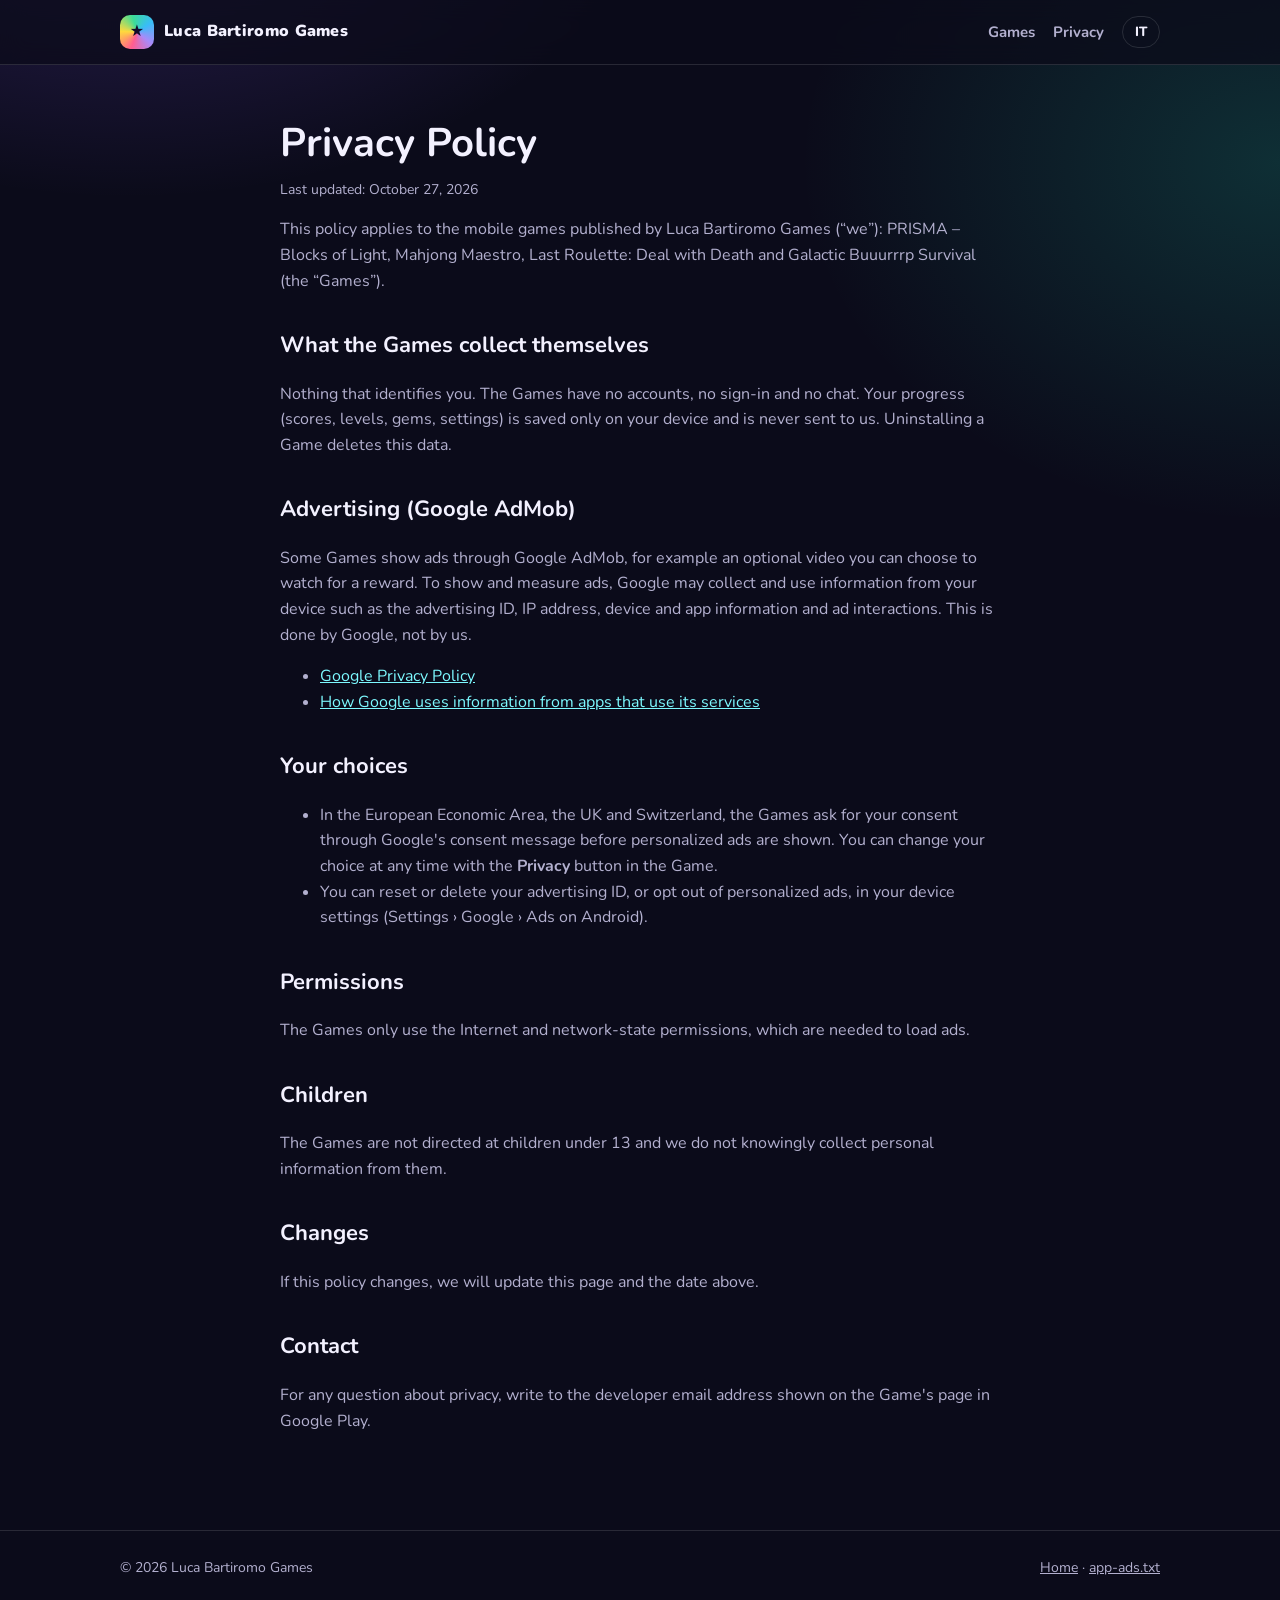
==== privacy.html @ a5f5877e "Add files via upload" ====
<!doctype html>
<html lang="en" data-lang="en">
<head>
  <meta charset="utf-8">
  <meta name="viewport" content="width=device-width, initial-scale=1">
  <title>Privacy Policy · Luca Bartiromo Games</title>
  <meta name="description" content="Privacy policy for the games by Luca Bartiromo Games.">
  <link rel="icon" href="prisma-icon.svg" type="image/svg+xml">
  <link rel="preconnect" href="https://fonts.googleapis.com">
  <link rel="preconnect" href="https://fonts.gstatic.com" crossorigin>
  <link href="https://fonts.googleapis.com/css2?family=Nunito:wght@400;700;800;900&display=swap" rel="stylesheet">
  <link rel="stylesheet" href="style.css">
  <script src="lang.js"></script>
</head>
<body>
  <header class="top">
    <div class="wrap">
      <a class="brand" href="./"><span class="brand-mark">★</span>Luca Bartiromo Games</a>
      <nav class="nav">
        <a href="./#games" class="hide-sm"><span lang="en">Games</span><span lang="it">Giochi</span></a>
        <a href="privacy.html">Privacy</a>
        <button class="lang" id="lang-btn" type="button" aria-label="Change language">IT</button>
      </nav>
    </div>
  </header>

  <main class="doc">
    <!-- ======================= ENGLISH ======================= -->
    <div lang="en">
      <h1>Privacy Policy</h1>
      <p class="updated">Last updated: October 27, 2026</p>

      <p>This policy applies to the mobile games published by Luca Bartiromo Games (“we”):
        PRISMA – Blocks of Light, Mahjong Maestro, Last Roulette: Deal with Death and Galactic Buuurrrp Survival
        (the “Games”).</p>

      <h2>What the Games collect themselves</h2>
      <p>Nothing that identifies you. The Games have no accounts, no sign-in and no chat.
        Your progress (scores, levels, gems, settings) is saved only on your device and is never sent to us.
        Uninstalling a Game deletes this data.</p>

      <h2>Advertising (Google AdMob)</h2>
      <p>Some Games show ads through Google AdMob, for example an optional video you can choose to watch for a reward.
        To show and measure ads, Google may collect and use information from your device such as the advertising ID,
        IP address, device and app information and ad interactions. This is done by Google, not by us.</p>
      <ul>
        <li><a href="https://policies.google.com/privacy" target="_blank" rel="noopener">Google Privacy Policy</a></li>
        <li><a href="https://policies.google.com/technologies/partner-sites" target="_blank" rel="noopener">How Google uses information from apps that use its services</a></li>
      </ul>

      <h2>Your choices</h2>
      <ul>
        <li>In the European Economic Area, the UK and Switzerland, the Games ask for your consent through Google's consent
          message before personalized ads are shown. You can change your choice at any time with the
          <strong>Privacy</strong> button in the Game.</li>
        <li>You can reset or delete your advertising ID, or opt out of personalized ads, in your device settings
          (Settings › Google › Ads on Android).</li>
      </ul>

      <h2>Permissions</h2>
      <p>The Games only use the Internet and network-state permissions, which are needed to load ads.</p>

      <h2>Children</h2>
      <p>The Games are not directed at children under 13 and we do not knowingly collect personal information from them.</p>

      <h2>Changes</h2>
      <p>If this policy changes, we will update this page and the date above.</p>

      <h2>Contact</h2>
      <p>For any question about privacy, write to the developer email address shown on the Game's page in Google Play.</p>
    </div>

    <!-- ======================= ITALIANO ======================= -->
    <div lang="it">
      <h1>Informativa sulla privacy</h1>
      <p class="updated">Ultimo aggiornamento: 27 ottobre 2026</p>

      <p>Questa informativa vale per i giochi per smartphone pubblicati da Luca Bartiromo Games (“noi”):
        PRISMA – Blocks of Light, Mahjong Maestro, Last Roulette: Deal with Death e Galactic Buuurrrp Survival
        (i “Giochi”).</p>

      <h2>Cosa raccolgono i Giochi</h2>
      <p>Nulla che ti identifichi. I Giochi non hanno account, accesso o chat.
        I tuoi progressi (punteggi, livelli, gemme, impostazioni) restano solo sul tuo dispositivo e non ci vengono mai inviati.
        Disinstallando un Gioco questi dati vengono cancellati.</p>

      <h2>Pubblicità (Google AdMob)</h2>
      <p>Alcuni Giochi mostrano annunci tramite Google AdMob, per esempio un video facoltativo che puoi scegliere di guardare
        in cambio di un premio. Per mostrare e misurare gli annunci Google può raccogliere e usare informazioni del dispositivo
        come l'ID pubblicità, l'indirizzo IP, dati sul dispositivo e sull'app e le interazioni con gli annunci.
        Questo trattamento è svolto da Google, non da noi.</p>
      <ul>
        <li><a href="https://policies.google.com/privacy?hl=it" target="_blank" rel="noopener">Norme sulla privacy di Google</a></li>
        <li><a href="https://policies.google.com/technologies/partner-sites?hl=it" target="_blank" rel="noopener">Come Google utilizza le informazioni delle app che usano i suoi servizi</a></li>
      </ul>

      <h2>Le tue scelte</h2>
      <ul>
        <li>Nello Spazio economico europeo, nel Regno Unito e in Svizzera i Giochi chiedono il tuo consenso con il messaggio di
          Google prima di mostrare annunci personalizzati. Puoi cambiare scelta quando vuoi con il pulsante
          <strong>Privacy</strong> nel Gioco.</li>
        <li>Puoi reimpostare o eliminare l'ID pubblicità, o disattivare gli annunci personalizzati, nelle impostazioni del
          dispositivo (Impostazioni › Google › Annunci su Android).</li>
      </ul>

      <h2>Autorizzazioni</h2>
      <p>I Giochi usano solo le autorizzazioni Internet e stato della rete, necessarie per caricare gli annunci.</p>

      <h2>Minori</h2>
      <p>I Giochi non sono rivolti ai minori di 13 anni e non raccogliamo consapevolmente loro dati personali.</p>

      <h2>Modifiche</h2>
      <p>Se questa informativa cambia, aggiorneremo questa pagina e la data qui sopra.</p>

      <h2>Contatti</h2>
      <p>Per domande sulla privacy scrivi all'indirizzo email dello sviluppatore indicato nella pagina del Gioco su Google Play.</p>
    </div>
  </main>

  <footer>
    <div class="wrap">
      <span>© 2026 Luca Bartiromo Games</span>
      <span><a href="./"><span lang="en">Home</span><span lang="it">Home</span></a> · <a href="app-ads.txt">app-ads.txt</a></span>
    </div>
  </footer>
</body>
</html>
---- style.css ----
:root {
  --bg: #0b0b1a;
  --bg2: #141432;
  --card: rgba(255, 255, 255, 0.05);
  --line: rgba(255, 255, 255, 0.12);
  --text: #f3f1ff;
  --muted: #b3b0cf;
  --accent: #7df9ff;
  --pink: #ff5d8f;
  --gold: #ffd24d;
  --radius: 22px;
}

* { box-sizing: border-box; }

html { scroll-behavior: smooth; }

body {
  margin: 0;
  font-family: "Nunito", system-ui, -apple-system, "Segoe UI", sans-serif;
  color: var(--text);
  background:
    radial-gradient(900px 600px at 10% -10%, rgba(138, 92, 255, 0.28), transparent 60%),
    radial-gradient(800px 600px at 100% 10%, rgba(31, 211, 176, 0.18), transparent 60%),
    var(--bg);
  line-height: 1.6;
  -webkit-font-smoothing: antialiased;
}

/* lingua: si vede solo il testo della lingua scelta */
html[data-lang="en"] [lang="it"],
html[data-lang="it"] [lang="en"] { display: none !important; }

a { color: var(--accent); }

.wrap { max-width: 1080px; margin: 0 auto; padding: 0 20px; }

/* barra in alto */
.top {
  position: sticky; top: 0; z-index: 10;
  background: rgba(11, 11, 26, 0.75);
  backdrop-filter: blur(12px);
  -webkit-backdrop-filter: blur(12px);
  border-bottom: 1px solid var(--line);
}
.top .wrap { display: flex; align-items: center; justify-content: space-between; height: 64px; gap: 12px; }
.brand { display: flex; align-items: center; gap: 10px; font-weight: 900; color: var(--text); text-decoration: none; letter-spacing: .3px; }
.brand-mark {
  width: 34px; height: 34px; border-radius: 10px;
  background: conic-gradient(from 200deg, #ff5d8f, #ffd93d, #3ddc97, #38bdf8, #a78bfa, #ff5d8f);
  display: grid; place-items: center; font-size: 16px; color: #120a2a;
}
.nav { display: flex; align-items: center; gap: 18px; }
.nav a { color: var(--muted); text-decoration: none; font-weight: 700; font-size: 15px; }
.nav a:hover { color: var(--text); }
.lang {
  border: 1px solid var(--line); background: transparent; color: var(--text);
  border-radius: 999px; padding: 6px 12px; font-weight: 800; cursor: pointer; font-family: inherit;
}

/* intestazione */
.hero { padding-top: 84px; padding-bottom: 56px; text-align: center; }
.hero h1 {
  font-size: clamp(40px, 7vw, 76px); line-height: 1.02; margin: 0 0 18px; font-weight: 900; letter-spacing: -1px;
}
.hero h1 .grad {
  background: linear-gradient(90deg, #ff5d8f, #ffd93d, #3ddc97, #38bdf8, #a78bfa);
  -webkit-background-clip: text; background-clip: text; color: transparent;
}
.hero p { color: var(--muted); font-size: 19px; max-width: 640px; margin: 0 auto; }
.pills { display: flex; flex-wrap: wrap; justify-content: center; gap: 10px; margin-top: 28px; }
.pill {
  border: 1px solid var(--line); border-radius: 999px; padding: 7px 14px;
  font-weight: 700; font-size: 14px; color: var(--muted); background: var(--card);
}

/* giochi */
.games { display: grid; gap: 28px; padding-bottom: 40px; }
.game {
  display: grid; grid-template-columns: 1.05fr 1fr; gap: 0;
  border: 1px solid var(--line); border-radius: var(--radius);
  background: linear-gradient(160deg, rgba(255,255,255,.06), rgba(255,255,255,.02));
  overflow: hidden;
}
.game:nth-child(even) .game-media { order: 2; }
.game-media { position: relative; min-height: 300px; background: var(--bg2); display: flex; align-items: center; justify-content: center; gap: 14px; padding: 22px; }
.game-media img.banner { position: absolute; inset: 0; width: 100%; height: 100%; object-fit: cover; }
.game-media img.shot { width: 44%; max-width: 210px; border-radius: 18px; box-shadow: 0 18px 40px rgba(0,0,0,.45); border: 1px solid var(--line); }
.game-media img.shot:nth-child(2) { transform: translateY(18px); }
.game-body { padding: 30px 30px 32px; display: flex; flex-direction: column; gap: 14px; }
.game-head { display: flex; align-items: center; gap: 16px; }
.game-icon { width: 72px; height: 72px; border-radius: 18px; flex: none; box-shadow: 0 8px 20px rgba(0,0,0,.4); }
.game h2 { margin: 0; font-size: 28px; line-height: 1.15; font-weight: 900; }
.genre { color: var(--accent); font-weight: 800; font-size: 14px; text-transform: uppercase; letter-spacing: 1px; }
.game p { margin: 0; color: var(--muted); }
.game ul { margin: 0; padding-left: 18px; color: var(--muted); }
.game li { margin: 3px 0; }
.status {
  align-self: flex-start; margin-top: auto;
  display: inline-flex; align-items: center; gap: 8px;
  background: rgba(255, 210, 77, .12); color: var(--gold);
  border: 1px solid rgba(255, 210, 77, .45);
  border-radius: 999px; padding: 8px 16px; font-weight: 800; font-size: 14px;
}
.status::before { content: ""; width: 8px; height: 8px; border-radius: 50%; background: var(--gold); box-shadow: 0 0 10px var(--gold); }

/* temi dei singoli giochi */
.g-prisma .genre { color: #7df9ff; }
.g-prisma .game-media { background: radial-gradient(circle at 30% 20%, #3a1d6e, #0d3b4f); }
.g-mahjong .genre { color: #7dffd2; }
.g-mahjong .game-media { background: radial-gradient(circle at 30% 20%, #0f5c4a, #06201f); }
.g-roulette .genre { color: #ff6b6b; }
.g-roulette .game-media img.banner { object-position: 85% center; }
.g-galactic .game-media { background: #120b2a; }
.g-galactic .game-media img.banner { object-fit: contain; }
.g-galactic .genre { color: #9dff6b; }

/* pagine di testo (privacy) */
.doc { max-width: 760px; margin: 0 auto; padding: 56px 20px 40px; }
.doc h1 { font-size: 40px; line-height: 1.1; margin: 0 0 8px; }
.doc h2 { margin-top: 34px; font-size: 22px; }
.doc p, .doc li { color: var(--muted); }
.doc .updated { color: var(--muted); font-size: 14px; }

footer { border-top: 1px solid var(--line); margin-top: 40px; }
footer .wrap { display: flex; flex-wrap: wrap; justify-content: space-between; gap: 12px; padding: 26px 20px 40px; color: var(--muted); font-size: 14px; }
footer a { color: var(--muted); }

@media (max-width: 820px) {
  .game { grid-template-columns: 1fr; }
  .game:nth-child(even) .game-media { order: 0; }
  .game-media { min-height: 240px; }
  .game-body { padding: 24px 20px 26px; }
  .nav a.hide-sm { display: none; }
  .hero { padding-top: 56px; padding-bottom: 40px; }
}
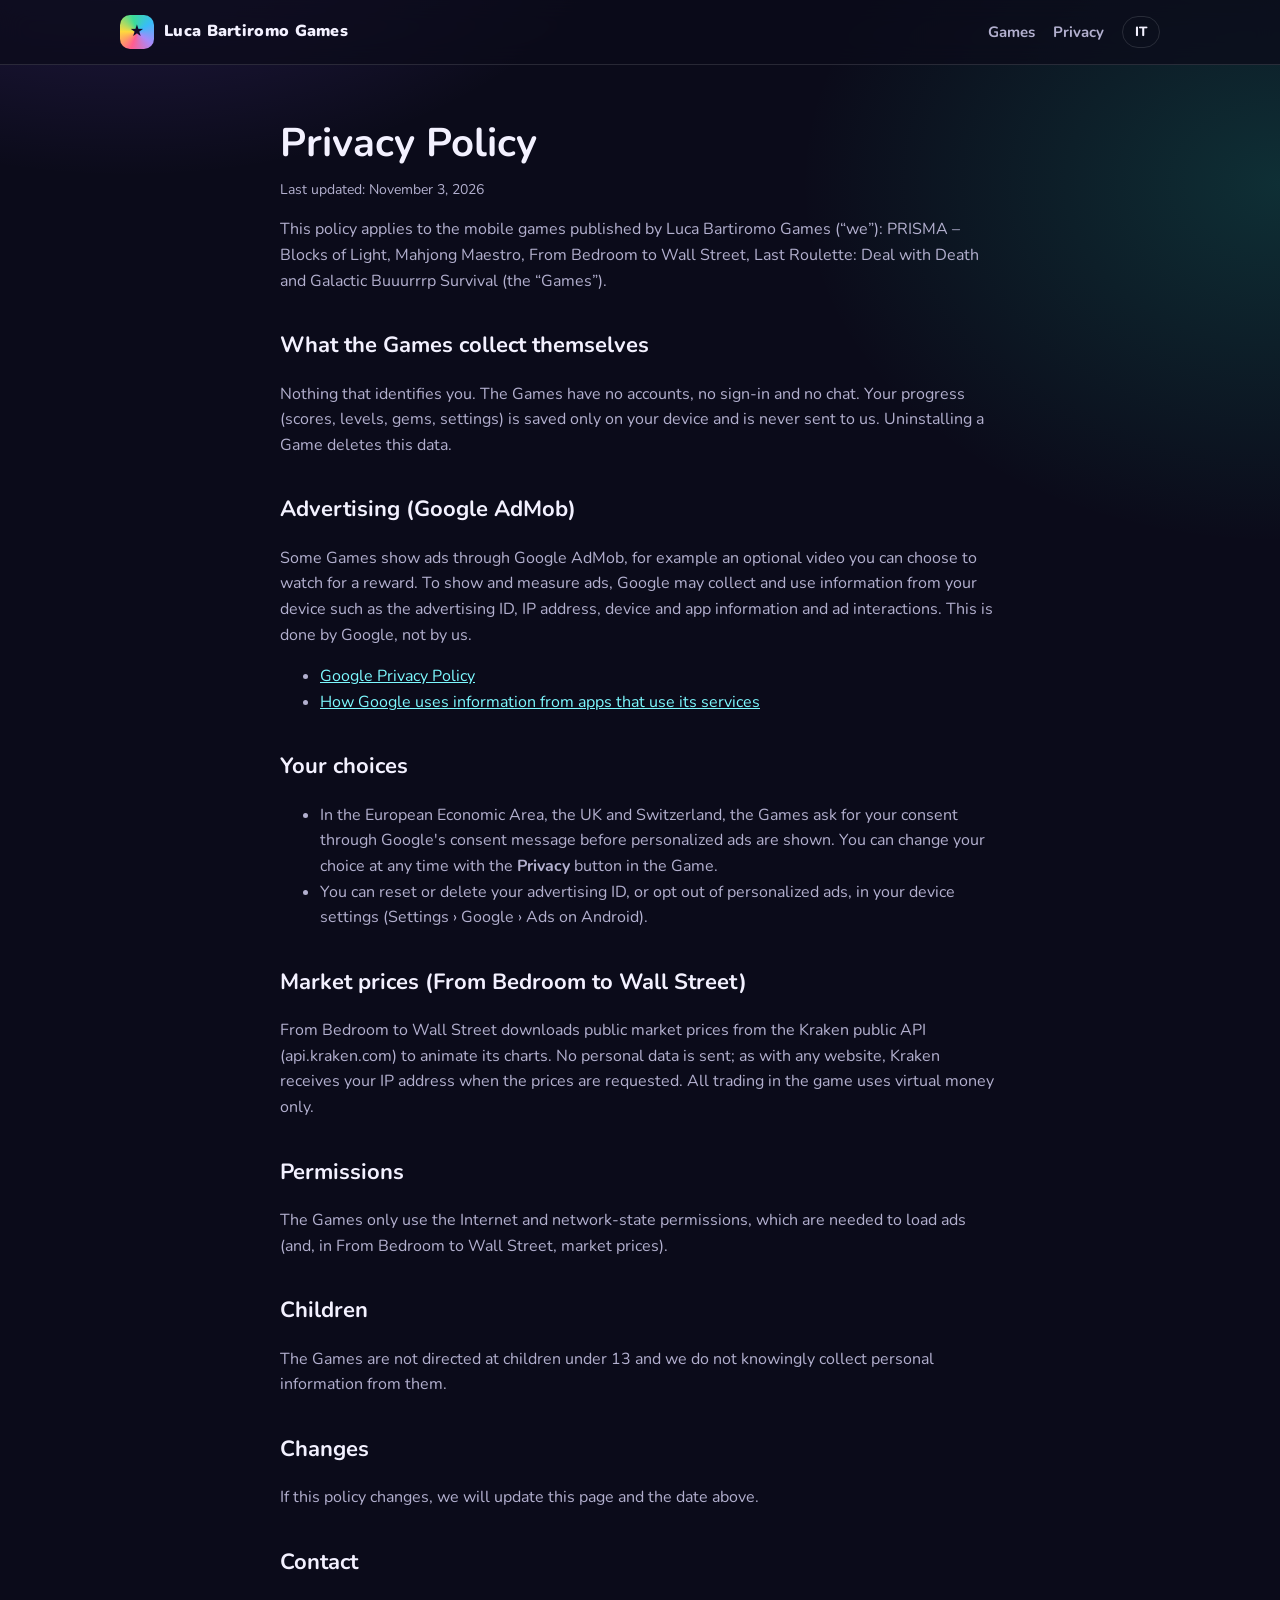
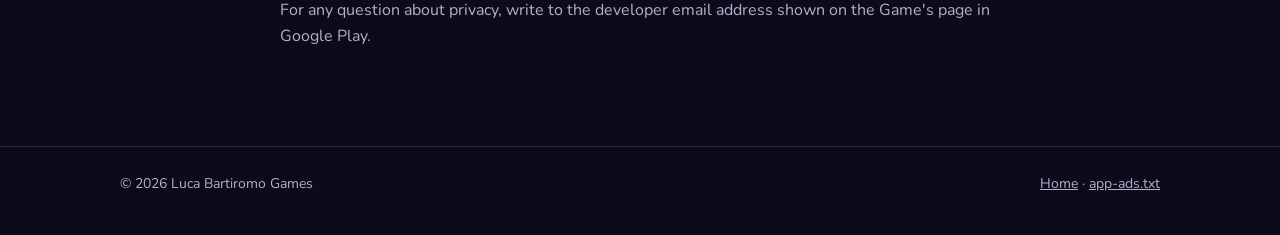
==== commit 180ff149: "Update privacy policy last updated date and content" ====
--- a/privacy.html
+++ b/privacy.html
@@ -28,10 +28,10 @@
     <!-- ======================= ENGLISH ======================= -->
     <div lang="en">
       <h1>Privacy Policy</h1>
-      <p class="updated">Last updated: October 27, 2026</p>
+      <p class="updated">Last updated: November 3, 2026</p>
 
       <p>This policy applies to the mobile games published by Luca Bartiromo Games (“we”):
-        PRISMA – Blocks of Light, Mahjong Maestro, Last Roulette: Deal with Death and Galactic Buuurrrp Survival
+        PRISMA – Blocks of Light, Mahjong Maestro, From Bedroom to Wall Street, Last Roulette: Deal with Death and Galactic Buuurrrp Survival
         (the “Games”).</p>
 
       <h2>What the Games collect themselves</h2>
@@ -57,8 +57,11 @@
           (Settings › Google › Ads on Android).</li>
       </ul>
 
+      <h2>Market prices (From Bedroom to Wall Street)</h2>
+      <p>From Bedroom to Wall Street downloads public market prices from the Kraken public API (api.kraken.com) to animate its charts. No personal data is sent; as with any website, Kraken receives your IP address when the prices are requested. All trading in the game uses virtual money only.</p>
+
       <h2>Permissions</h2>
-      <p>The Games only use the Internet and network-state permissions, which are needed to load ads.</p>
+      <p>The Games only use the Internet and network-state permissions, which are needed to load ads (and, in From Bedroom to Wall Street, market prices).</p>
 
       <h2>Children</h2>
       <p>The Games are not directed at children under 13 and we do not knowingly collect personal information from them.</p>
@@ -73,10 +76,10 @@
     <!-- ======================= ITALIANO ======================= -->
     <div lang="it">
       <h1>Informativa sulla privacy</h1>
-      <p class="updated">Ultimo aggiornamento: 27 ottobre 2026</p>
+      <p class="updated">Ultimo aggiornamento: 3 novembre 2026</p>
 
       <p>Questa informativa vale per i giochi per smartphone pubblicati da Luca Bartiromo Games (“noi”):
-        PRISMA – Blocks of Light, Mahjong Maestro, Last Roulette: Deal with Death e Galactic Buuurrrp Survival
+        PRISMA – Blocks of Light, Mahjong Maestro, From Bedroom to Wall Street, Last Roulette: Deal with Death e Galactic Buuurrrp Survival
         (i “Giochi”).</p>
 
       <h2>Cosa raccolgono i Giochi</h2>
@@ -103,8 +106,11 @@
           dispositivo (Impostazioni › Google › Annunci su Android).</li>
       </ul>
 
+      <h2>Prezzi di mercato (From Bedroom to Wall Street)</h2>
+      <p>From Bedroom to Wall Street scarica prezzi di mercato pubblici dall'API pubblica di Kraken (api.kraken.com) per animare i grafici. Non viene inviato nessun dato personale; come per qualsiasi sito web, Kraken riceve il tuo indirizzo IP quando vengono richiesti i prezzi. Tutto il trading nel gioco usa solo denaro virtuale.</p>
+
       <h2>Autorizzazioni</h2>
-      <p>I Giochi usano solo le autorizzazioni Internet e stato della rete, necessarie per caricare gli annunci.</p>
+      <p>I Giochi usano solo le autorizzazioni Internet e stato della rete, necessarie per caricare gli annunci (e, in From Bedroom to Wall Street, i prezzi di mercato).</p>
 
       <h2>Minori</h2>
       <p>I Giochi non sono rivolti ai minori di 13 anni e non raccogliamo consapevolmente loro dati personali.</p>
--- a/style.css
+++ b/style.css
@@ -108,6 +108,8 @@
 .g-prisma .genre { color: #7df9ff; }
 .g-prisma .game-media { background: radial-gradient(circle at 30% 20%, #3a1d6e, #0d3b4f); }
 .g-mahjong .genre { color: #7dffd2; }
+.g-fbws .genre { color: #fbbf24; }
+.g-fbws .game-media { background: radial-gradient(circle at 30% 20%, #1e3a7a, #070f24); }
 .g-mahjong .game-media { background: radial-gradient(circle at 30% 20%, #0f5c4a, #06201f); }
 .g-roulette .genre { color: #ff6b6b; }
 .g-roulette .game-media img.banner { object-position: 85% center; }
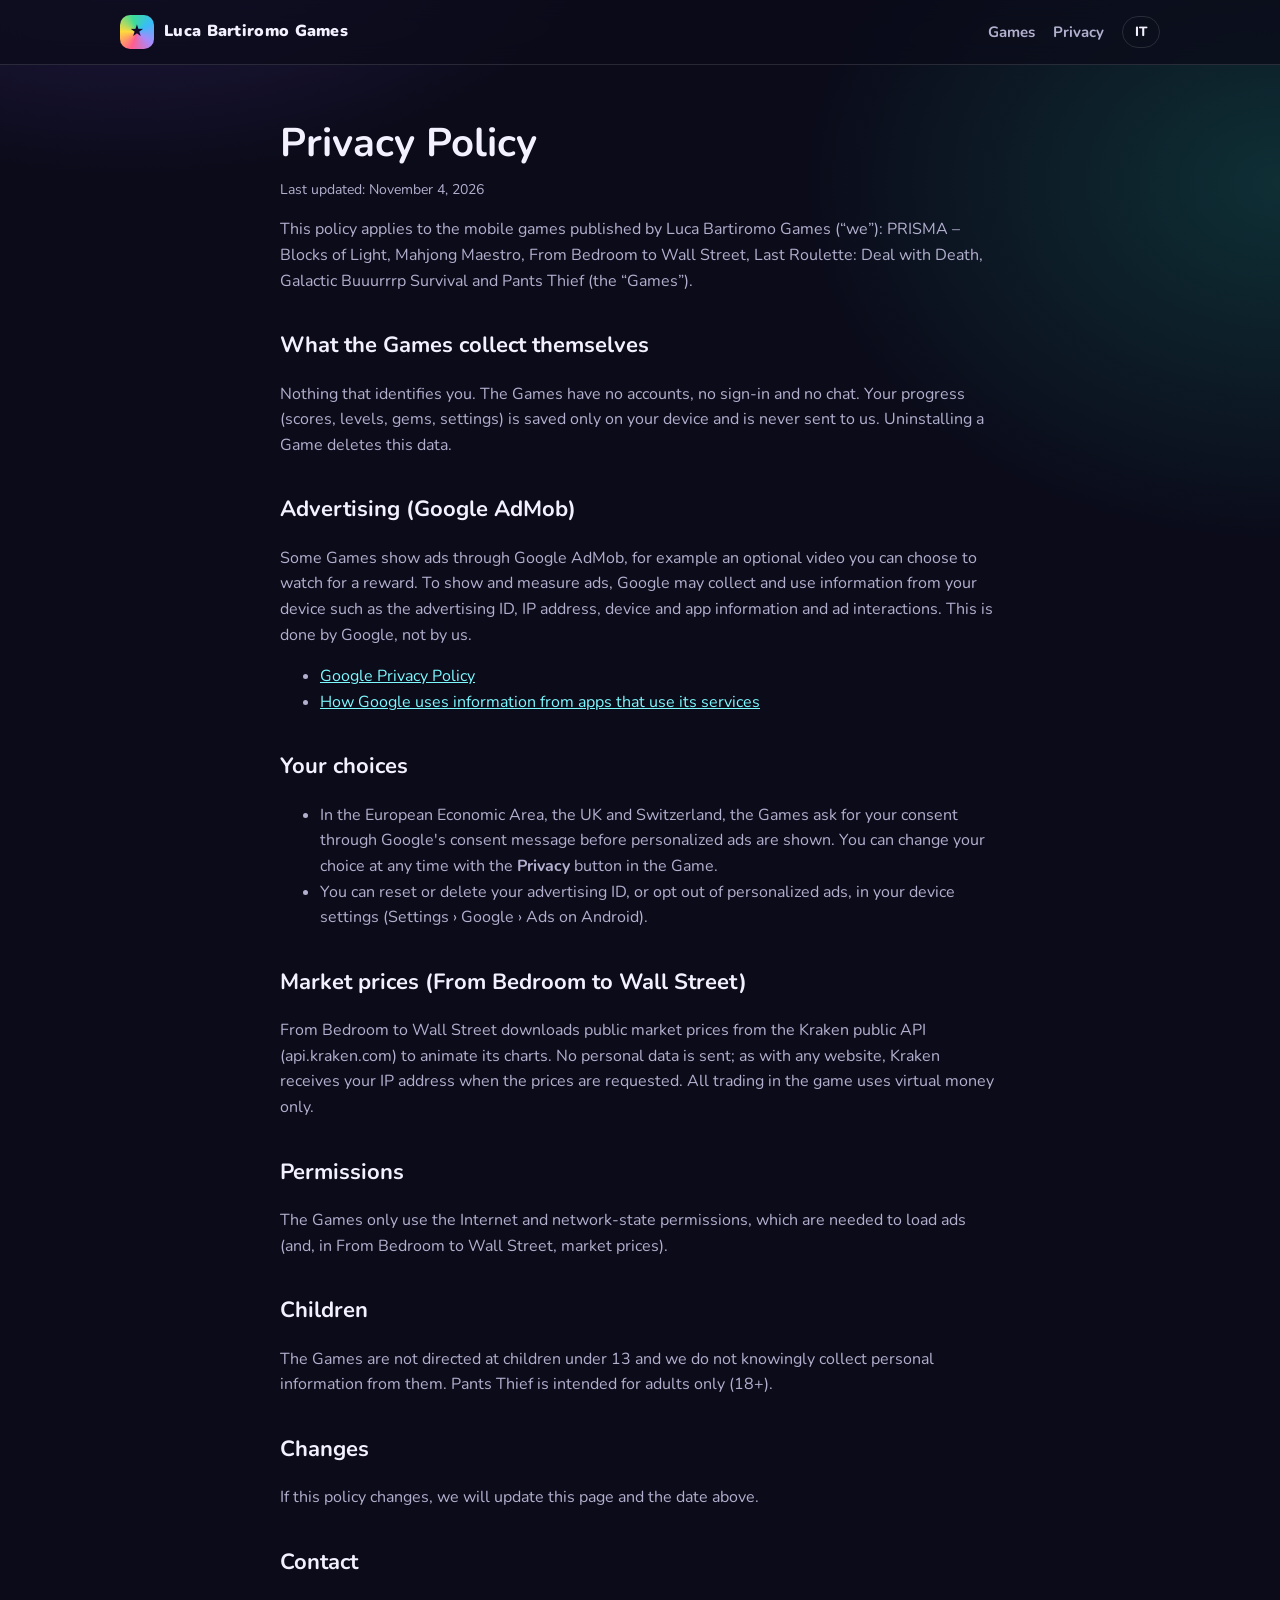
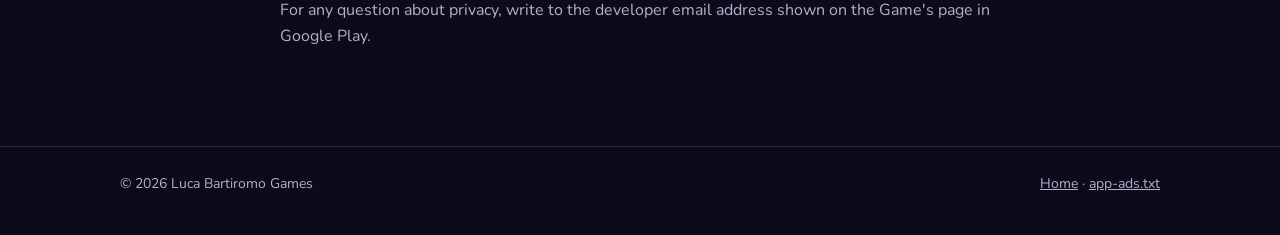
==== commit 94aa8617: "Revise privacy policy update date and age restriction Updated the last updated date and added a note" ====
--- a/privacy.html
+++ b/privacy.html
@@ -28,10 +28,10 @@
     <!-- ======================= ENGLISH ======================= -->
     <div lang="en">
       <h1>Privacy Policy</h1>
-      <p class="updated">Last updated: November 3, 2026</p>
+      <p class="updated">Last updated: November 4, 2026</p>
 
       <p>This policy applies to the mobile games published by Luca Bartiromo Games (“we”):
-        PRISMA – Blocks of Light, Mahjong Maestro, From Bedroom to Wall Street, Last Roulette: Deal with Death and Galactic Buuurrrp Survival
+        PRISMA – Blocks of Light, Mahjong Maestro, From Bedroom to Wall Street, Last Roulette: Deal with Death, Galactic Buuurrrp Survival and Pants Thief
         (the “Games”).</p>
 
       <h2>What the Games collect themselves</h2>
@@ -64,7 +64,7 @@
       <p>The Games only use the Internet and network-state permissions, which are needed to load ads (and, in From Bedroom to Wall Street, market prices).</p>
 
       <h2>Children</h2>
-      <p>The Games are not directed at children under 13 and we do not knowingly collect personal information from them.</p>
+      <p>The Games are not directed at children under 13 and we do not knowingly collect personal information from them. Pants Thief is intended for adults only (18+).</p>
 
       <h2>Changes</h2>
       <p>If this policy changes, we will update this page and the date above.</p>
@@ -76,10 +76,10 @@
     <!-- ======================= ITALIANO ======================= -->
     <div lang="it">
       <h1>Informativa sulla privacy</h1>
-      <p class="updated">Ultimo aggiornamento: 3 novembre 2026</p>
+      <p class="updated">Ultimo aggiornamento: 4 novembre 2026</p>
 
       <p>Questa informativa vale per i giochi per smartphone pubblicati da Luca Bartiromo Games (“noi”):
-        PRISMA – Blocks of Light, Mahjong Maestro, From Bedroom to Wall Street, Last Roulette: Deal with Death e Galactic Buuurrrp Survival
+        PRISMA – Blocks of Light, Mahjong Maestro, From Bedroom to Wall Street, Last Roulette: Deal with Death, Galactic Buuurrrp Survival e Pants Thief
         (i “Giochi”).</p>
 
       <h2>Cosa raccolgono i Giochi</h2>
@@ -113,7 +113,7 @@
       <p>I Giochi usano solo le autorizzazioni Internet e stato della rete, necessarie per caricare gli annunci (e, in From Bedroom to Wall Street, i prezzi di mercato).</p>
 
       <h2>Minori</h2>
-      <p>I Giochi non sono rivolti ai minori di 13 anni e non raccogliamo consapevolmente loro dati personali.</p>
+      <p>I Giochi non sono rivolti ai minori di 13 anni e non raccogliamo consapevolmente loro dati personali. Pants Thief è destinato solo agli adulti (18+).</p>
 
       <h2>Modifiche</h2>
       <p>Se questa informativa cambia, aggiorneremo questa pagina e la data qui sopra.</p>
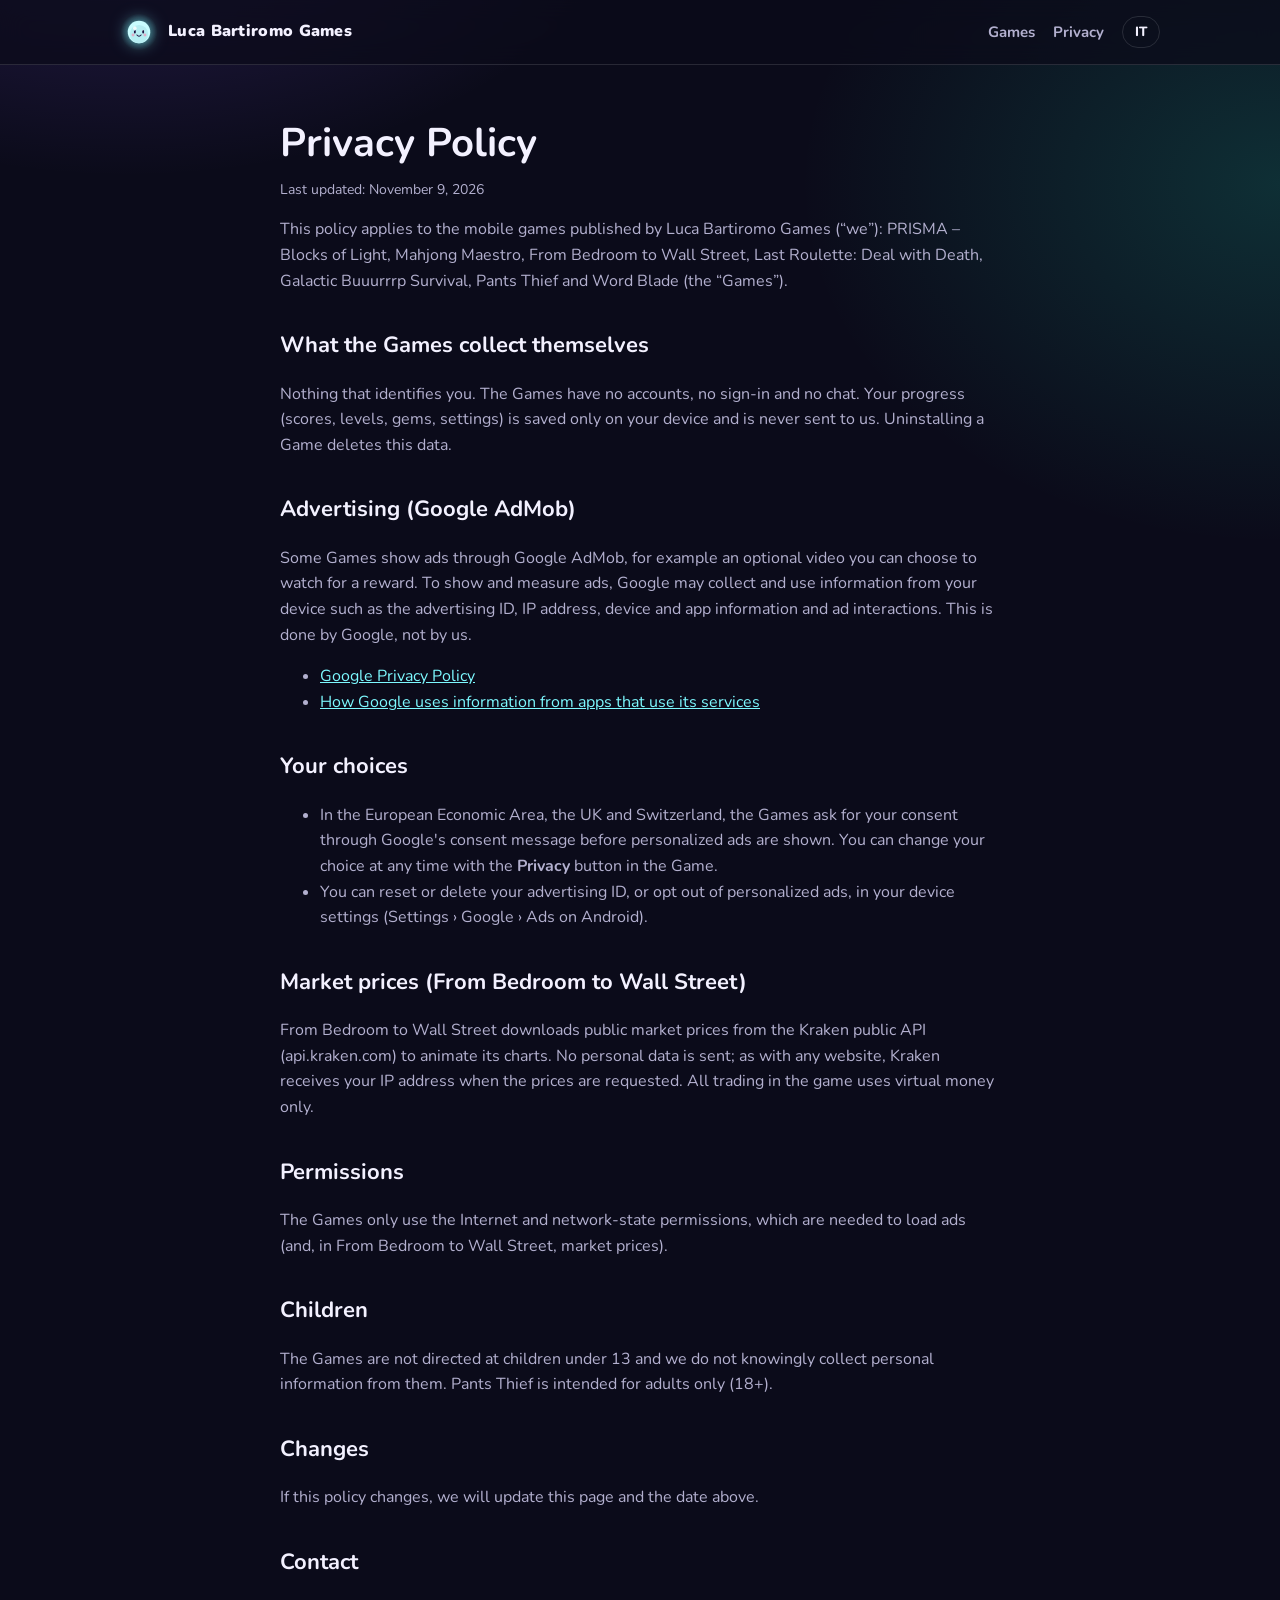
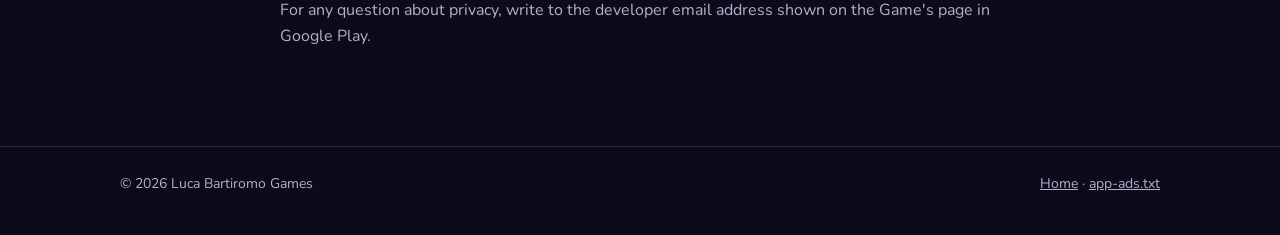
==== commit 89051fa7: "Word Blade e Lumi sul sito" ====
--- a/privacy.html
+++ b/privacy.html
@@ -5,7 +5,7 @@
   <meta name="viewport" content="width=device-width, initial-scale=1">
   <title>Privacy Policy · Luca Bartiromo Games</title>
   <meta name="description" content="Privacy policy for the games by Luca Bartiromo Games.">
-  <link rel="icon" href="prisma-icon.svg" type="image/svg+xml">
+  <link rel="icon" href="lumi.svg" type="image/svg+xml">
   <link rel="preconnect" href="https://fonts.googleapis.com">
   <link rel="preconnect" href="https://fonts.gstatic.com" crossorigin>
   <link href="https://fonts.googleapis.com/css2?family=Nunito:wght@400;700;800;900&display=swap" rel="stylesheet">
@@ -15,7 +15,7 @@
 <body>
   <header class="top">
     <div class="wrap">
-      <a class="brand" href="./"><span class="brand-mark">★</span>Luca Bartiromo Games</a>
+      <a class="brand" href="./"><img class="brand-lumi" src="lumi.svg" alt="Lumi">Luca Bartiromo Games</a>
       <nav class="nav">
         <a href="./#games" class="hide-sm"><span lang="en">Games</span><span lang="it">Giochi</span></a>
         <a href="privacy.html">Privacy</a>
@@ -28,10 +28,10 @@
     <!-- ======================= ENGLISH ======================= -->
     <div lang="en">
       <h1>Privacy Policy</h1>
-      <p class="updated">Last updated: November 4, 2026</p>
+      <p class="updated">Last updated: November 9, 2026</p>
 
       <p>This policy applies to the mobile games published by Luca Bartiromo Games (“we”):
-        PRISMA – Blocks of Light, Mahjong Maestro, From Bedroom to Wall Street, Last Roulette: Deal with Death, Galactic Buuurrrp Survival and Pants Thief
+        PRISMA – Blocks of Light, Mahjong Maestro, From Bedroom to Wall Street, Last Roulette: Deal with Death, Galactic Buuurrrp Survival, Pants Thief and Word Blade
         (the “Games”).</p>
 
       <h2>What the Games collect themselves</h2>
@@ -76,10 +76,10 @@
     <!-- ======================= ITALIANO ======================= -->
     <div lang="it">
       <h1>Informativa sulla privacy</h1>
-      <p class="updated">Ultimo aggiornamento: 4 novembre 2026</p>
+      <p class="updated">Ultimo aggiornamento: 9 novembre 2026</p>
 
       <p>Questa informativa vale per i giochi per smartphone pubblicati da Luca Bartiromo Games (“noi”):
-        PRISMA – Blocks of Light, Mahjong Maestro, From Bedroom to Wall Street, Last Roulette: Deal with Death, Galactic Buuurrrp Survival e Pants Thief
+        PRISMA – Blocks of Light, Mahjong Maestro, From Bedroom to Wall Street, Last Roulette: Deal with Death, Galactic Buuurrrp Survival, Pants Thief e Word Blade
         (i “Giochi”).</p>
 
       <h2>Cosa raccolgono i Giochi</h2>
--- a/style.css
+++ b/style.css
@@ -28,8 +28,16 @@
 }
 
 /* lingua: si vede solo il testo della lingua scelta */
-html[data-lang="en"] [lang="it"],
-html[data-lang="it"] [lang="en"] { display: none !important; }
+html:not([data-lang="en"]) body [lang="en"],
+html:not([data-lang="it"]) body [lang="it"],
+html:not([data-lang="es"]) body [lang="es"],
+html:not([data-lang="fr"]) body [lang="fr"],
+html:not([data-lang="de"]) body [lang="de"],
+html:not([data-lang="pt"]) body [lang="pt"],
+html:not([data-lang="ru"]) body [lang="ru"],
+html:not([data-lang="tr"]) body [lang="tr"],
+html:not([data-lang="ja"]) body [lang="ja"],
+html:not([data-lang="ko"]) body [lang="ko"] { display: none !important; }
 
 a { color: var(--accent); }
 
@@ -136,3 +144,28 @@
   .nav a.hide-sm { display: none; }
   .hero { padding-top: 56px; padding-bottom: 40px; }
 }
+
+select.lang { appearance: none; -webkit-appearance: none; cursor: pointer; padding-right: 14px; }
+select.lang option { color: #111; }
+.g-pants .genre { color: #ff7ac0; }
+.g-pants .game-media { background: radial-gradient(circle at 70% 30%, #ff9ac8, #5a1f4a); }
+.g-fbws .game-media img.banner { object-position: left center; }
+
+/* Word Blade */
+.g-wordblade .genre { color: #ffc46b; }
+.g-wordblade .game-media { background: radial-gradient(circle at 30% 30%, #5a1446, #1a0830); }
+
+/* Lumi, la mascotte */
+.brand-lumi { width: 38px; height: 38px; filter: drop-shadow(0 0 8px rgba(125, 249, 255, .55)); animation: lumi-bob 3s ease-in-out infinite; }
+.lumi-hero { position: relative; display: flex; flex-direction: column; align-items: center; margin: -20px auto 6px; }
+.lumi-float { width: 140px; height: 140px; animation: lumi-bob 3s ease-in-out infinite; filter: drop-shadow(0 0 22px rgba(125, 249, 255, .45)); }
+.lumi-bubble {
+  position: relative; background: #fff; color: #1d1240; font-weight: 800; font-size: 16px;
+  border-radius: 999px; padding: 10px 20px; margin-bottom: 4px; box-shadow: 0 10px 30px rgba(0,0,0,.35);
+  animation: lumi-pop .6s ease-out both .3s;
+}
+.lumi-bubble::after { content: ""; position: absolute; left: 50%; bottom: -9px; margin-left: -9px; border: 9px solid transparent; border-bottom: 0; border-top-color: #fff; }
+@keyframes lumi-bob { 0%, 100% { transform: translateY(0); } 50% { transform: translateY(-10px); } }
+@keyframes lumi-pop { from { opacity: 0; transform: scale(.6) translateY(10px); } to { opacity: 1; transform: none; } }
+@media (prefers-reduced-motion: reduce) { .brand-lumi, .lumi-float, .lumi-bubble { animation: none; } }
+.g-wordblade .game-media img.banner { object-fit: contain; }
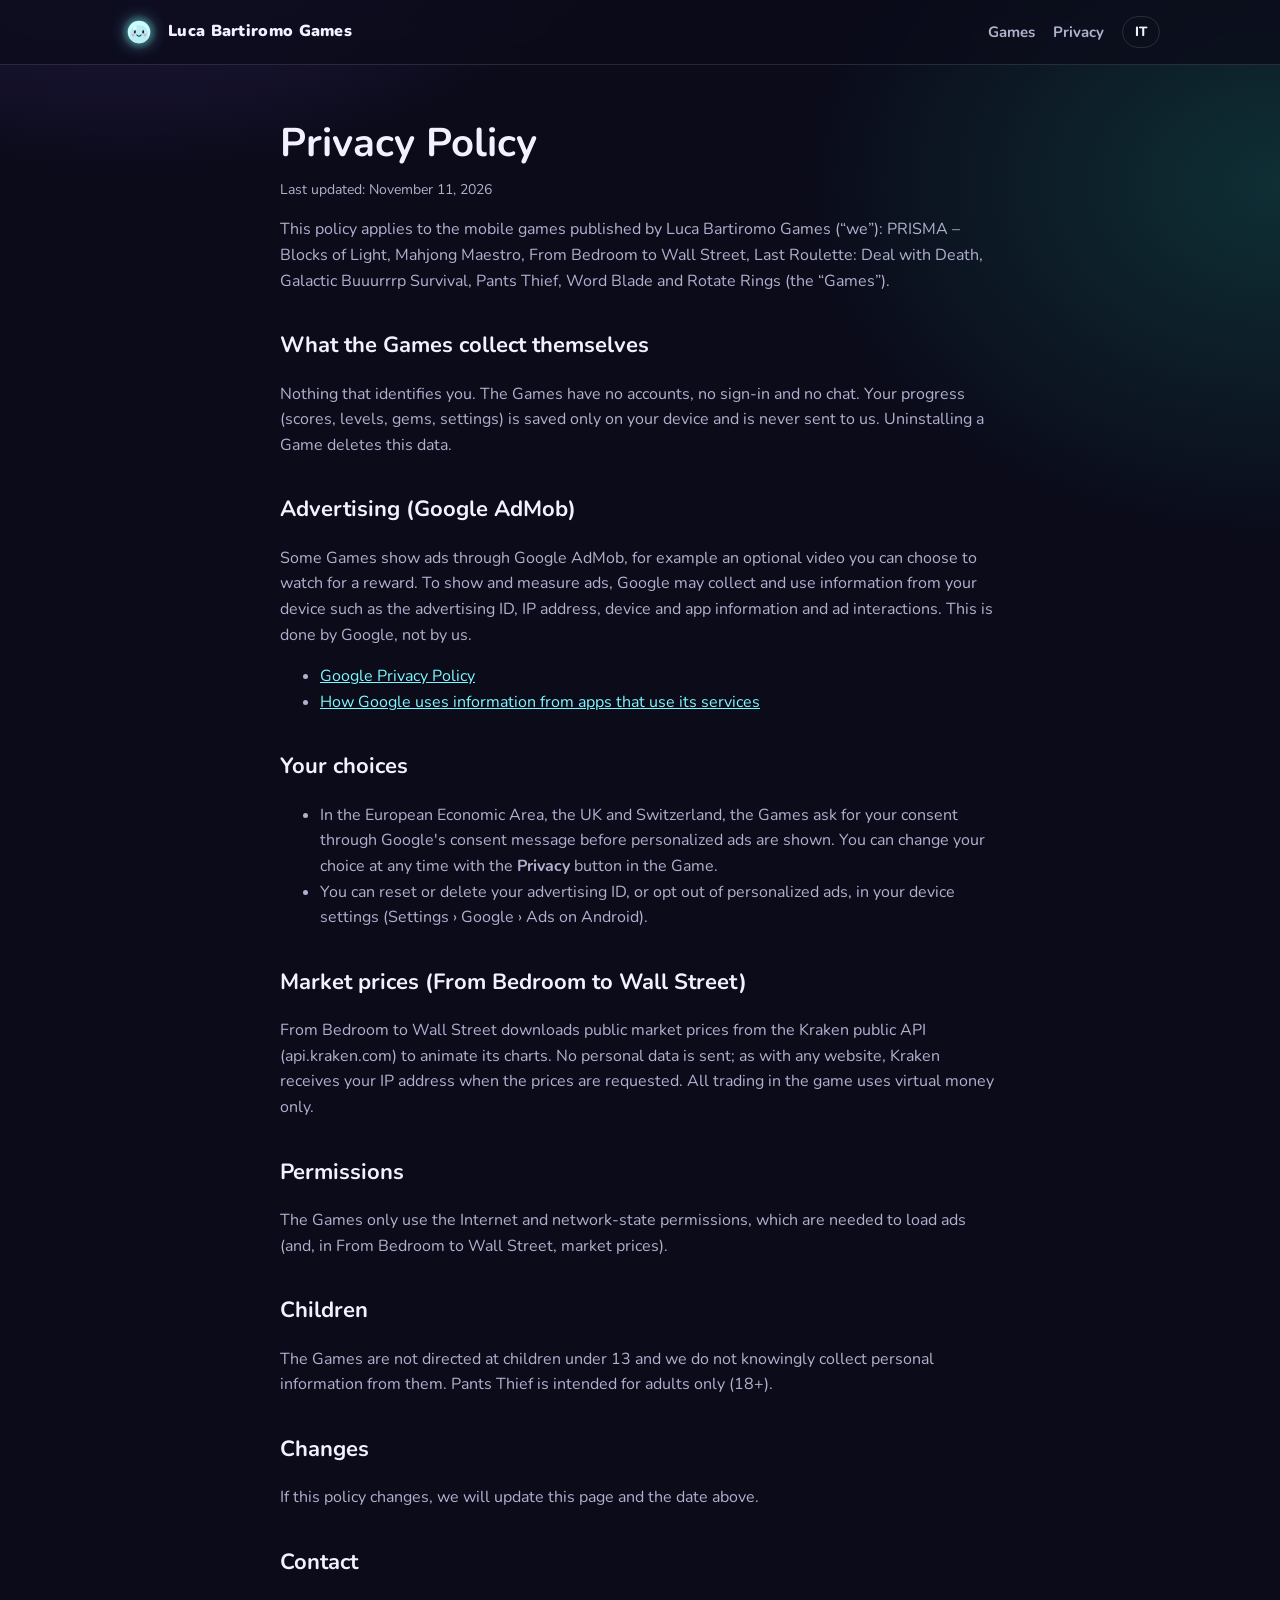
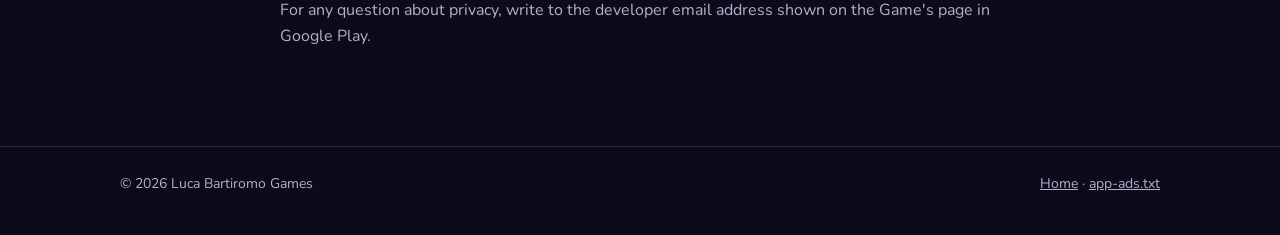
==== commit 407f149e: "Rotate Rings on the games page (root files)" ====
--- a/privacy.html
+++ b/privacy.html
@@ -28,10 +28,10 @@
     <!-- ======================= ENGLISH ======================= -->
     <div lang="en">
       <h1>Privacy Policy</h1>
-      <p class="updated">Last updated: November 9, 2026</p>
+      <p class="updated">Last updated: November 11, 2026</p>
 
       <p>This policy applies to the mobile games published by Luca Bartiromo Games (“we”):
-        PRISMA – Blocks of Light, Mahjong Maestro, From Bedroom to Wall Street, Last Roulette: Deal with Death, Galactic Buuurrrp Survival, Pants Thief and Word Blade
+        PRISMA – Blocks of Light, Mahjong Maestro, From Bedroom to Wall Street, Last Roulette: Deal with Death, Galactic Buuurrrp Survival, Pants Thief, Word Blade and Rotate Rings
         (the “Games”).</p>
 
       <h2>What the Games collect themselves</h2>
@@ -76,10 +76,10 @@
     <!-- ======================= ITALIANO ======================= -->
     <div lang="it">
       <h1>Informativa sulla privacy</h1>
-      <p class="updated">Ultimo aggiornamento: 9 novembre 2026</p>
+      <p class="updated">Ultimo aggiornamento: 11 novembre 2026</p>
 
       <p>Questa informativa vale per i giochi per smartphone pubblicati da Luca Bartiromo Games (“noi”):
-        PRISMA – Blocks of Light, Mahjong Maestro, From Bedroom to Wall Street, Last Roulette: Deal with Death, Galactic Buuurrrp Survival, Pants Thief e Word Blade
+        PRISMA – Blocks of Light, Mahjong Maestro, From Bedroom to Wall Street, Last Roulette: Deal with Death, Galactic Buuurrrp Survival, Pants Thief, Word Blade e Rotate Rings
         (i “Giochi”).</p>
 
       <h2>Cosa raccolgono i Giochi</h2>
--- a/style.css
+++ b/style.css
@@ -169,3 +169,6 @@
 @keyframes lumi-pop { from { opacity: 0; transform: scale(.6) translateY(10px); } to { opacity: 1; transform: none; } }
 @media (prefers-reduced-motion: reduce) { .brand-lumi, .lumi-float, .lumi-bubble { animation: none; } }
 .g-wordblade .game-media img.banner { object-fit: contain; }
+.g-rings .genre { color: #ffd93d; }
+.g-rings .game-media { background: radial-gradient(circle at 30% 30%, #1d1a5c, #0b0b24); }
+.g-rings .game-media img.banner { object-fit: contain; }
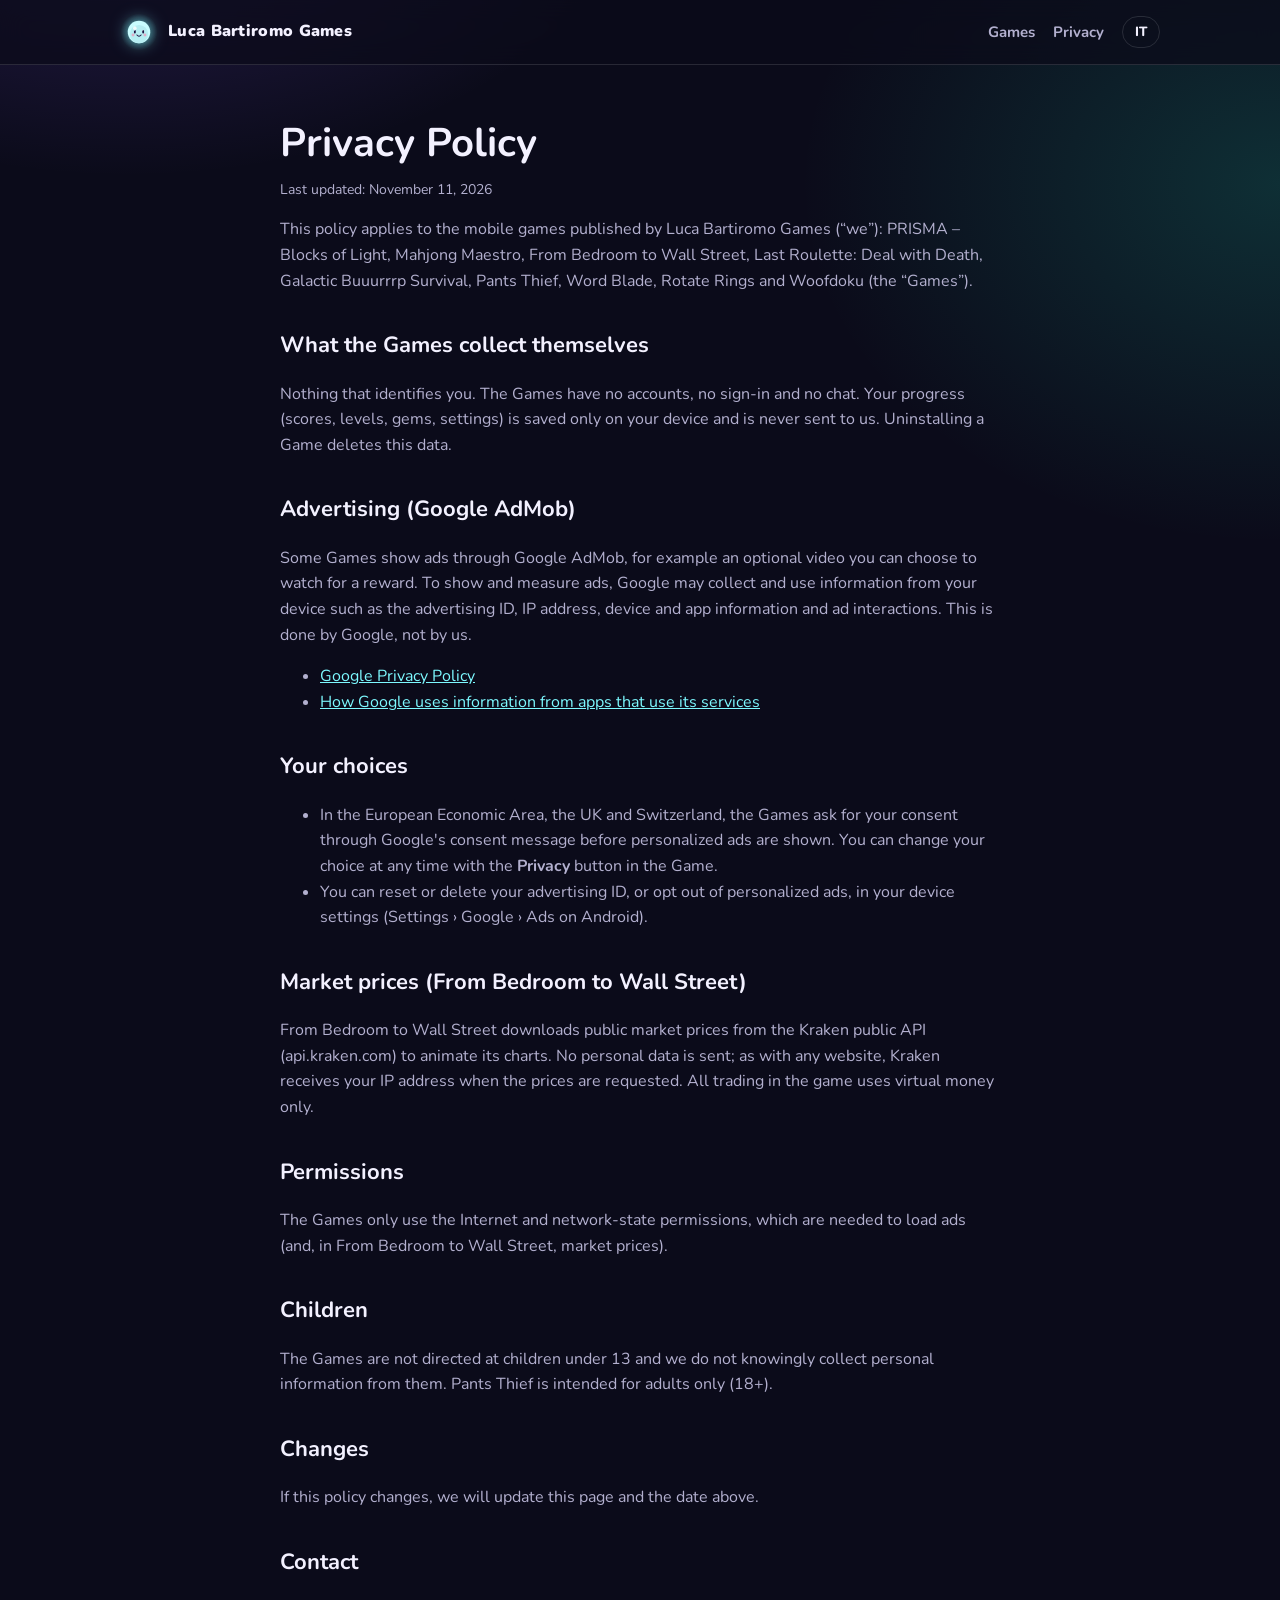
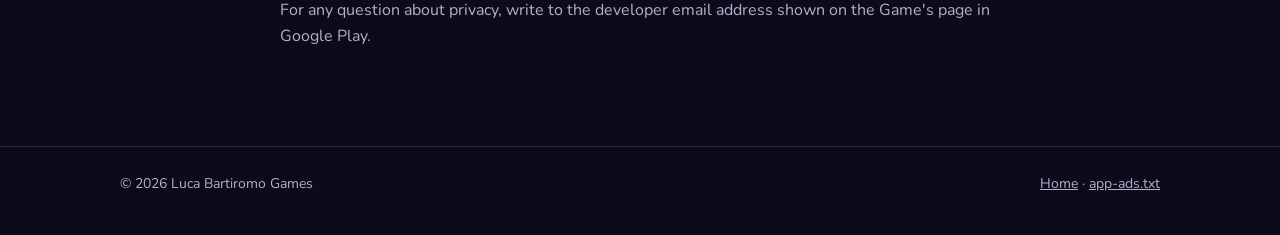
==== commit 531e8dbc: "Add files via upload" ====
--- a/privacy.html
+++ b/privacy.html
@@ -31,7 +31,7 @@
       <p class="updated">Last updated: November 11, 2026</p>
 
       <p>This policy applies to the mobile games published by Luca Bartiromo Games (“we”):
-        PRISMA – Blocks of Light, Mahjong Maestro, From Bedroom to Wall Street, Last Roulette: Deal with Death, Galactic Buuurrrp Survival, Pants Thief, Word Blade and Rotate Rings
+        PRISMA – Blocks of Light, Mahjong Maestro, From Bedroom to Wall Street, Last Roulette: Deal with Death, Galactic Buuurrrp Survival, Pants Thief, Word Blade, Rotate Rings and Woofdoku
         (the “Games”).</p>
 
       <h2>What the Games collect themselves</h2>
@@ -79,7 +79,7 @@
       <p class="updated">Ultimo aggiornamento: 11 novembre 2026</p>
 
       <p>Questa informativa vale per i giochi per smartphone pubblicati da Luca Bartiromo Games (“noi”):
-        PRISMA – Blocks of Light, Mahjong Maestro, From Bedroom to Wall Street, Last Roulette: Deal with Death, Galactic Buuurrrp Survival, Pants Thief, Word Blade e Rotate Rings
+        PRISMA – Blocks of Light, Mahjong Maestro, From Bedroom to Wall Street, Last Roulette: Deal with Death, Galactic Buuurrrp Survival, Pants Thief, Word Blade, Rotate Rings e Woofdoku
         (i “Giochi”).</p>
 
       <h2>Cosa raccolgono i Giochi</h2>
--- a/style.css
+++ b/style.css
@@ -169,6 +169,9 @@
 @keyframes lumi-pop { from { opacity: 0; transform: scale(.6) translateY(10px); } to { opacity: 1; transform: none; } }
 @media (prefers-reduced-motion: reduce) { .brand-lumi, .lumi-float, .lumi-bubble { animation: none; } }
 .g-wordblade .game-media img.banner { object-fit: contain; }
+.g-woof .genre { color: #3ddc97; }
+.g-woof .game-media { background: radial-gradient(circle at 30% 30%, #0a4a59, #0a0f30); }
+.g-woof .game-media img.banner { object-fit: contain; }
 .g-rings .genre { color: #ffd93d; }
 .g-rings .game-media { background: radial-gradient(circle at 30% 30%, #1d1a5c, #0b0b24); }
 .g-rings .game-media img.banner { object-fit: contain; }
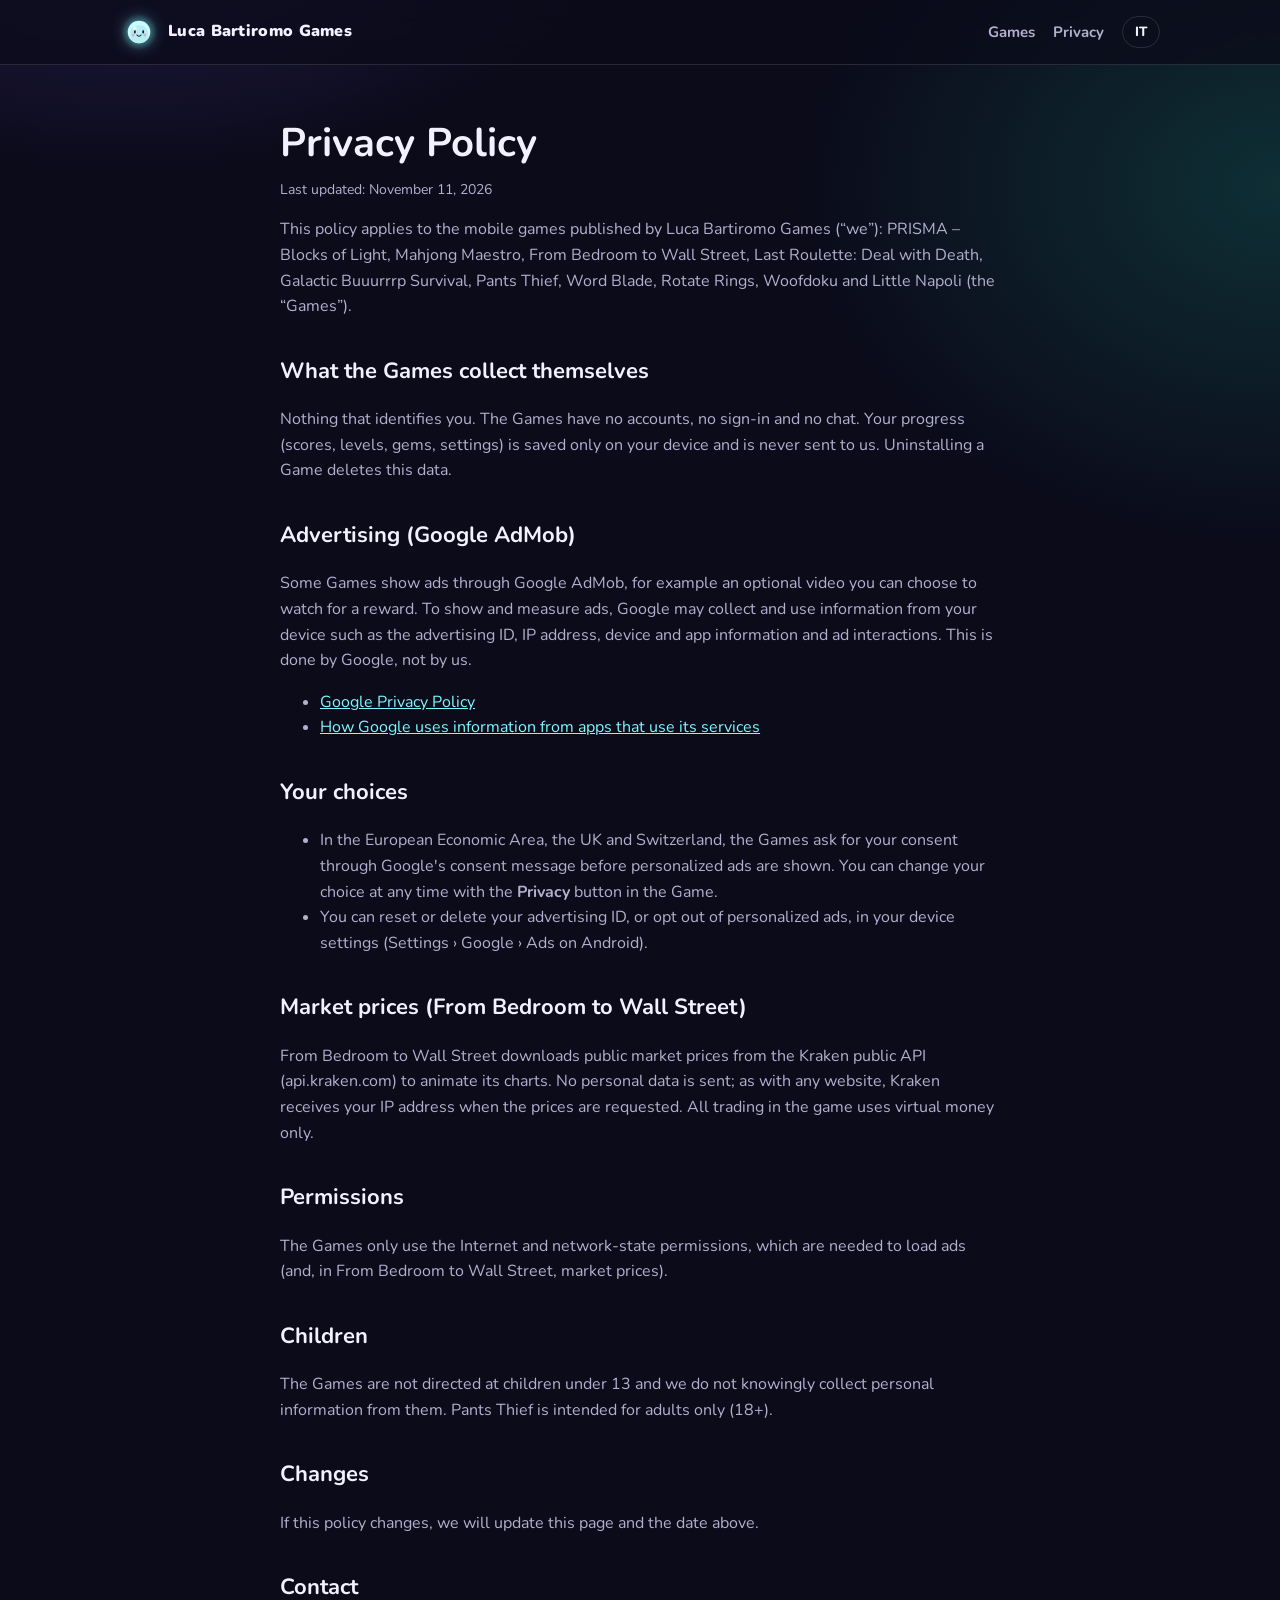
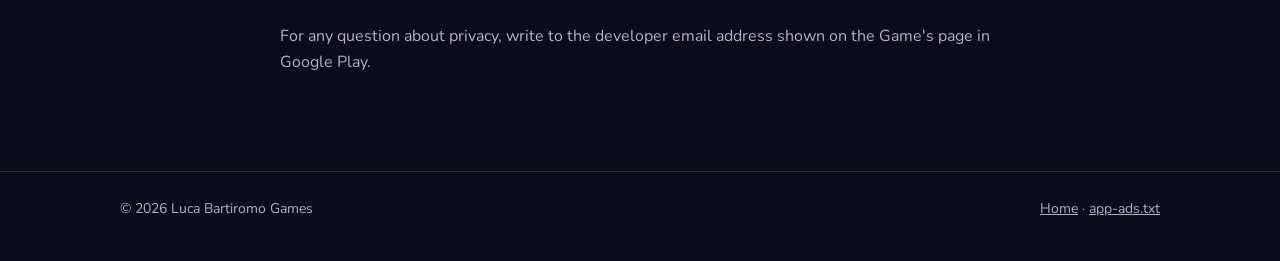
==== commit 965eb8fe: "Add files via upload" ====
--- a/privacy.html
+++ b/privacy.html
@@ -31,7 +31,7 @@
       <p class="updated">Last updated: November 11, 2026</p>
 
       <p>This policy applies to the mobile games published by Luca Bartiromo Games (“we”):
-        PRISMA – Blocks of Light, Mahjong Maestro, From Bedroom to Wall Street, Last Roulette: Deal with Death, Galactic Buuurrrp Survival, Pants Thief, Word Blade, Rotate Rings and Woofdoku
+        PRISMA – Blocks of Light, Mahjong Maestro, From Bedroom to Wall Street, Last Roulette: Deal with Death, Galactic Buuurrrp Survival, Pants Thief, Word Blade, Rotate Rings, Woofdoku and Little Napoli
         (the “Games”).</p>
 
       <h2>What the Games collect themselves</h2>
@@ -79,7 +79,7 @@
       <p class="updated">Ultimo aggiornamento: 11 novembre 2026</p>
 
       <p>Questa informativa vale per i giochi per smartphone pubblicati da Luca Bartiromo Games (“noi”):
-        PRISMA – Blocks of Light, Mahjong Maestro, From Bedroom to Wall Street, Last Roulette: Deal with Death, Galactic Buuurrrp Survival, Pants Thief, Word Blade, Rotate Rings e Woofdoku
+        PRISMA – Blocks of Light, Mahjong Maestro, From Bedroom to Wall Street, Last Roulette: Deal with Death, Galactic Buuurrrp Survival, Pants Thief, Word Blade, Rotate Rings, Woofdoku e Little Napoli
         (i “Giochi”).</p>
 
       <h2>Cosa raccolgono i Giochi</h2>
--- a/style.css
+++ b/style.css
@@ -169,6 +169,8 @@
 @keyframes lumi-pop { from { opacity: 0; transform: scale(.6) translateY(10px); } to { opacity: 1; transform: none; } }
 @media (prefers-reduced-motion: reduce) { .brand-lumi, .lumi-float, .lumi-bubble { animation: none; } }
 .g-wordblade .game-media img.banner { object-fit: contain; }
+.g-napoli .genre { color: #ffb347; }
+.g-napoli .game-media { background: radial-gradient(circle at 30% 30%, #8a1c12, #2a0806); }
 .g-woof .genre { color: #3ddc97; }
 .g-woof .game-media { background: radial-gradient(circle at 30% 30%, #0a4a59, #0a0f30); }
 .g-woof .game-media img.banner { object-fit: contain; }
